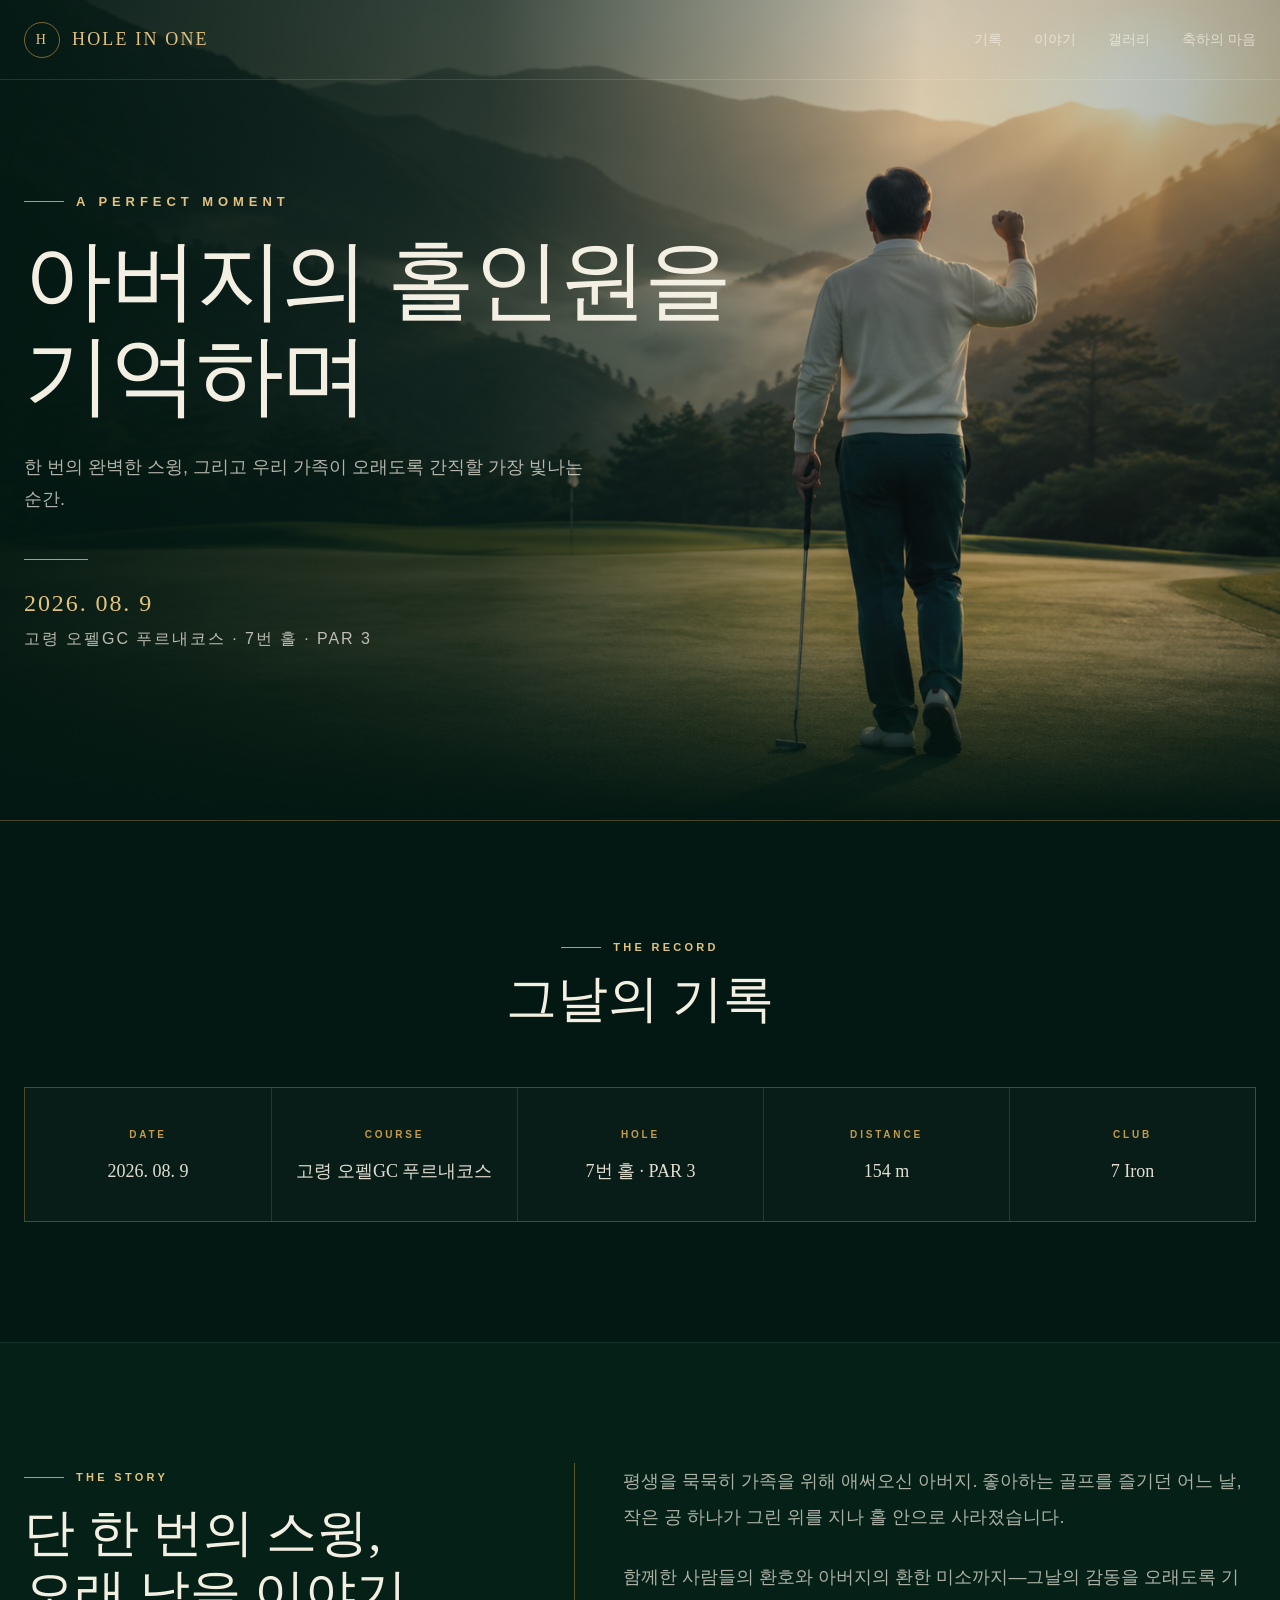
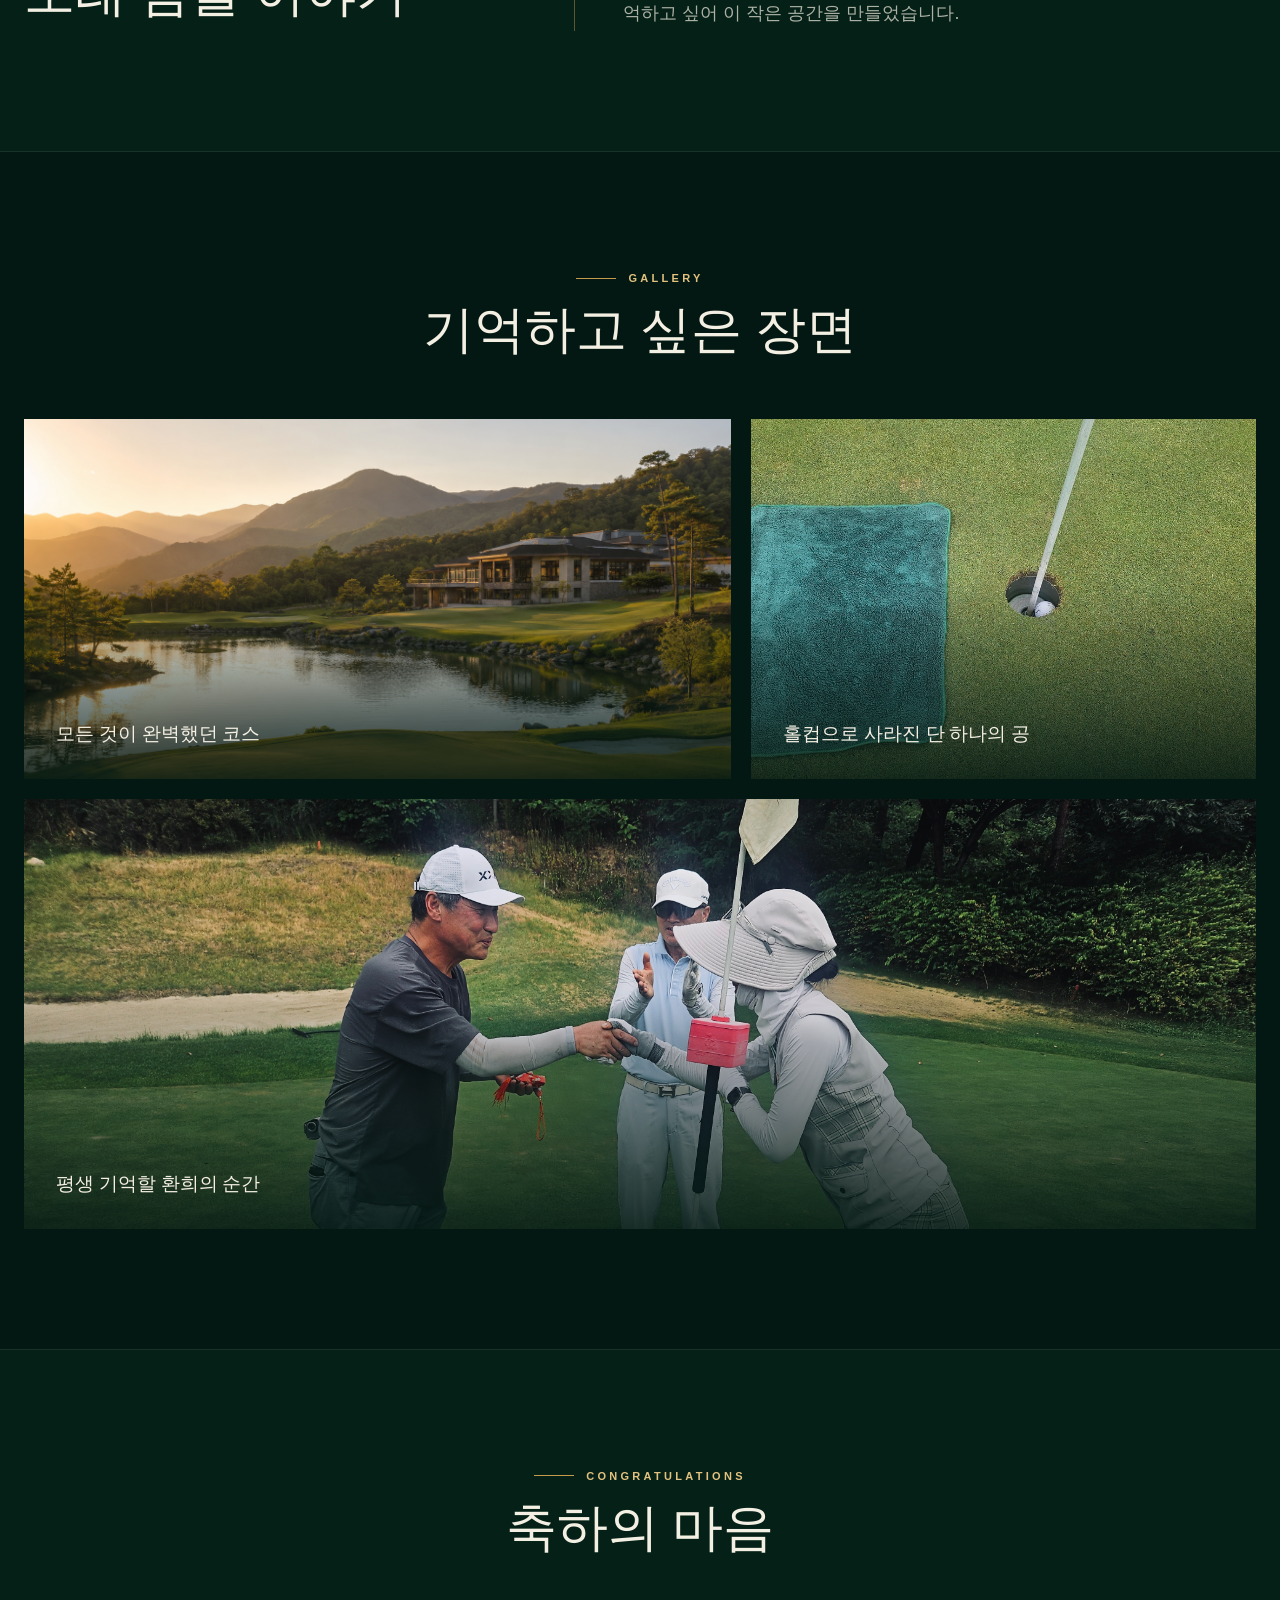
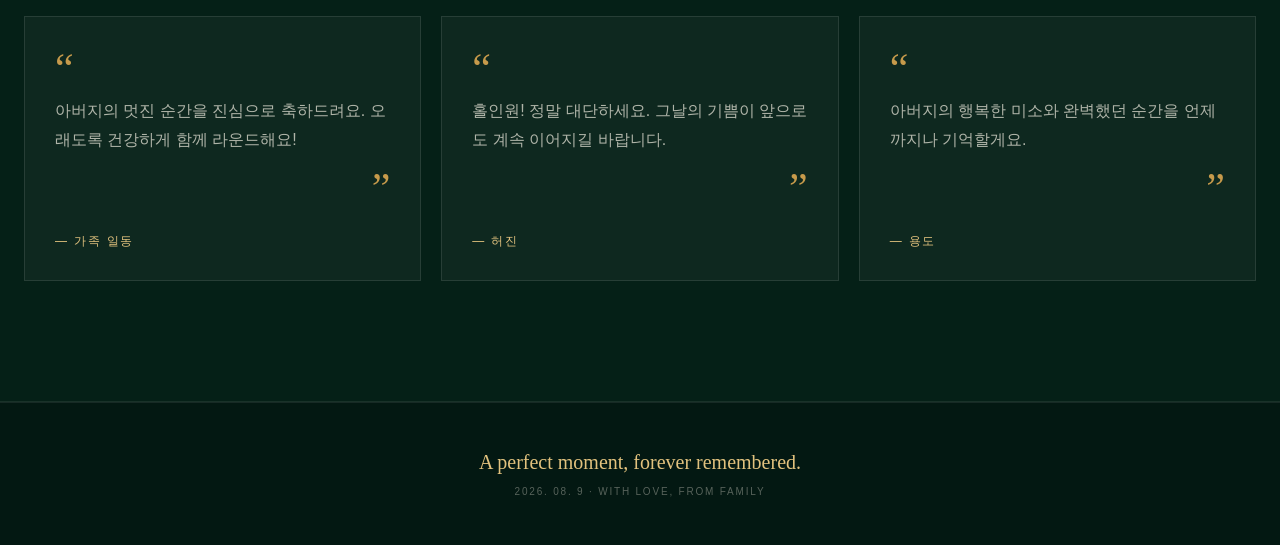
==== index.template.html @ 6925eefb "chore: add index template, deploy script, and versioned assets handling" ====
<!doctype html>
<html lang="ko">
  <head>
    <meta charset="UTF-8" />
    <meta name="viewport" content="width=device-width, initial-scale=1" />
    <meta name="description" content="평생 기억할 아버지의 홀인원, 그 완벽한 순간을 기록합니다." />
    <meta name="theme-color" content="#031812" />
    <title>아버지의 홀인원 기념관</title>
    <!-- Social preview / favicon -->
    <link rel="icon" href="/favicon.ico" />
    <link rel="icon" type="image/png" href="/images/hero/hole-in-one-hero.png" />
    <link rel="apple-touch-icon" href="/images/hero/hole-in-one-hero.png" />
    <link rel="canonical" href="https://yongdokim5083.github.io/fathers-hole-in-one-static/" />
    <meta property="og:title" content="아버지의 홀인원 기념관" />
    <meta property="og:description" content="평생 기억할 아버지의 홀인원, 그 완벽한 순간을 기록합니다." />
    <meta property="og:type" content="website" />
    <meta property="og:url" content="https://yongdokim5083.github.io/fathers-hole-in-one-static/" />
    <meta property="og:image" content="https://yongdokim5083.github.io/fathers-hole-in-one-static/images/hero/hole-in-one-hero.png" />
    <meta name="twitter:card" content="summary_large_image" />
    <meta name="twitter:title" content="아버지의 홀인원 기념관" />
    <meta name="twitter:description" content="평생 기억할 아버지의 홀인원, 그 완벽한 순간을 기록합니다." />
    <meta name="twitter:image" content="https://yongdokim5083.github.io/fathers-hole-in-one-static/images/hero/hole-in-one-hero.png" />
    <link rel="stylesheet" href="./css/style.css?v=__VERSION__" />
  </head>
  <body>
    <main>
      <section id="home" class="hero">
        <div class="hero__image" aria-hidden="true"></div>
        <div class="hero__shade" aria-hidden="true"></div>
        <header class="site-header">
          <a class="brand" href="#home" aria-label="처음으로"><span class="brand__mark">H</span><span>HOLE IN ONE</span></a>
          <nav aria-label="주요 메뉴">
            <a href="#record">기록</a><a href="#story">이야기</a><a href="#gallery">갤러리</a><a href="#messages">축하의 마음</a>
          </nav>
        </header>
        <div class="hero__content shell">
          <div class="hero__copy">
            <p class="overline"><span></span>A perfect moment</p>
            <h1 data-content="hero.title"></h1>
            <p class="hero__subtitle" data-content="hero.subtitle"></p>
            <div class="gold-line"></div>
            <p class="hero__date" data-content="event.date"></p>
            <p class="hero__place"><span data-content="event.club"></span> · <span data-content="event.course"></span></p>
          </div>
        </div>
      </section>

      <section id="record" class="section shell">
        <div class="section-title"><p class="eyebrow">The record</p><h2>그날의 기록</h2></div>
        <div id="record-grid" class="record-grid"></div>
      </section>

      <section id="story" class="section section--tinted">
        <div class="shell story-grid">
          <div><p class="eyebrow eyebrow--left">The story</p><h2>단 한 번의 스윙,<br />오래 남을 이야기</h2></div>
          <div id="story-copy" class="story-copy"></div>
        </div>
      </section>

      <section id="gallery" class="section shell">
        <div class="section-title"><p class="eyebrow">Gallery</p><h2>기억하고 싶은 장면</h2></div>
        <div id="gallery-grid" class="gallery-grid"></div>
      </section>

      <section id="messages" class="section section--tinted">
        <div class="shell">
          <div class="section-title"><p class="eyebrow">Congratulations</p><h2>축하의 마음</h2></div>
          <div id="message-grid" class="message-grid"></div>
        </div>
      </section>
    </main>

    <footer class="footer"><p>A perfect moment, forever remembered.</p><small><span data-content="event.date"></span> · WITH LOVE, FROM FAMILY</small></footer>

    <div id="image-modal" class="modal" role="dialog" aria-modal="true" aria-label="사진 크게 보기" aria-hidden="true">
      <button class="modal__backdrop" type="button" aria-label="사진 닫기"></button>
      <div class="modal__panel">
        <button id="modal-close" class="modal__close" type="button" aria-label="사진 닫기">×</button>
        <img id="modal-image" src="" alt="" />
        <p id="modal-caption"></p>
      </div>
    </div>
    <script>window.SITE_VERSION='__VERSION__';</script>
    <script src="./js/content.js?v=__VERSION__"></script>
    <script src="./js/main.js?v=__VERSION__"></script>
  </body>
</html>
---- css/style.css ----
:root {
  --forest-950:#031812; --forest-900:#08251c; --gold:#c69a4b; --gold-light:#e2c27e; --ivory:#f4efe3;
  --serif:Georgia,"Times New Roman","Noto Serif KR",serif; --sans:Arial,"Pretendard","Noto Sans KR",sans-serif;
}
*{box-sizing:border-box} html{scroll-behavior:smooth} body{margin:0;background:var(--forest-950);color:var(--ivory);font-family:var(--sans)}
a{color:inherit;text-decoration:none} img{display:block;max-width:100%} ::selection{background:var(--gold);color:var(--forest-950)}
.shell{width:min(calc(100% - 48px),1280px);margin-inline:auto}.hero{position:relative;min-height:820px;border-bottom:1px solid rgba(198,154,75,.35);overflow:hidden}
.hero__image{position:absolute;inset:0;background:url('../images/hero/hole-in-one-hero.png') 62% center/cover no-repeat}
.hero__shade{position:absolute;inset:0;background:linear-gradient(90deg,rgba(3,24,18,.94),rgba(3,24,18,.74) 38%,rgba(3,24,18,.14) 72%,rgba(3,24,18,.34)),linear-gradient(0deg,var(--forest-950),transparent 24%)}
.site-header{position:absolute;z-index:2;inset:0 0 auto;display:flex;align-items:center;justify-content:space-between;height:80px;padding:0 max(24px,calc((100vw - 1280px)/2));border-bottom:1px solid rgba(255,255,255,.12)}
.brand{display:flex;align-items:center;gap:12px;color:var(--gold-light);font:18px var(--serif);letter-spacing:.12em}.brand__mark{display:grid;place-items:center;width:36px;height:36px;border:1px solid rgba(198,154,75,.6);border-radius:50%;font-size:14px}
nav{display:flex;gap:32px;font-size:14px;color:rgba(244,239,227,.72)}nav a{transition:color .2s}nav a:hover{color:var(--gold-light)}
.hero__content{position:relative;display:flex;align-items:center;min-height:820px;padding-top:120px;padding-bottom:80px}.hero__copy{max-width:760px;animation:rise .9s ease-out both}
.overline{display:flex;align-items:center;gap:12px;margin:0 0 24px;color:var(--gold-light);font-size:13px;font-weight:700;letter-spacing:.38em;text-transform:uppercase}.overline span{width:40px;height:1px;background:var(--gold)}
h1,h2{margin:0;font-family:var(--serif);font-weight:500}h1{max-width:760px;font-size:clamp(50px,7vw,88px);line-height:1.08;letter-spacing:-.025em}h2{font-size:clamp(38px,4vw,52px);line-height:1.18}
.hero__subtitle{max-width:580px;margin:28px 0 0;color:rgba(244,239,227,.72);font-size:18px;line-height:1.8}.gold-line{width:64px;height:1px;margin-top:44px;background:var(--gold)}
.hero__date{margin:30px 0 0;color:var(--gold-light);font:24px var(--serif);letter-spacing:.08em}.hero__place{margin-top:12px;color:rgba(244,239,227,.75);letter-spacing:.12em}
.section{padding-block:120px;scroll-margin-top:40px}.section--tinted{border-block:1px solid rgba(255,255,255,.08);background:rgba(8,37,28,.6)}.section-title{text-align:center;margin-bottom:58px}.section-title h2{margin-top:16px}
.eyebrow{display:flex;align-items:center;justify-content:center;gap:12px;margin:0;color:var(--gold-light);font-size:11px;font-weight:700;letter-spacing:.3em;text-transform:uppercase}.eyebrow::before{content:"";width:40px;height:1px;background:var(--gold)}.eyebrow--left{justify-content:flex-start}
.record-grid{display:grid;grid-template-columns:repeat(5,1fr);border:1px solid rgba(198,154,75,.35);background:rgba(255,255,255,.025)}.record{padding:36px 20px;text-align:center}.record+.record{border-left:1px solid rgba(198,154,75,.2)}.record small{color:var(--gold);font-size:10px;font-weight:700;letter-spacing:.28em;text-transform:uppercase}.record p{margin:16px 0 0;color:rgba(244,239,227,.92);font:18px/1.5 var(--serif)}
.story-grid{display:grid;grid-template-columns:.8fr 1.2fr;align-items:center;gap:96px}.story-grid h2{margin-top:20px}.story-copy{border-left:1px solid rgba(198,154,75,.45);padding-left:48px}.story-copy p{max-width:720px;margin:0 0 24px;color:rgba(244,239,227,.7);font-size:18px;line-height:2}.story-copy p:last-child{margin-bottom:0}
.gallery-grid{display:grid;grid-template-columns:7fr 5fr;gap:20px}.gallery-item{position:relative;overflow:hidden;min-height:360px;padding:0;border:0;background:var(--forest-900);color:var(--ivory);cursor:zoom-in;text-align:left}.gallery-item:last-child{grid-column:1/-1;min-height:430px}.gallery-item img{width:100%;height:100%;position:absolute;inset:0;object-fit:cover;transition:transform .7s}.gallery-item:hover img,.gallery-item:focus-visible img{transform:scale(1.025)}.gallery-item::after{content:"";position:absolute;inset:0;background:linear-gradient(0deg,rgba(3,24,18,.86),transparent 55%)}.gallery-item span{position:absolute;z-index:1;inset:auto 0 0;padding:32px;font:19px var(--serif)}.gallery-item:focus-visible{outline:2px solid var(--gold-light);outline-offset:4px}
.message-grid{display:grid;grid-template-columns:repeat(3,1fr);gap:20px}
.message{margin:0;padding:30px;border:1px solid rgba(255,255,255,.1);background:rgba(255,255,255,.035)}
.message::before{content:'“';display:block;color:var(--gold);font:42px/1 var(--serif)}
.message p{min-height:96px;margin:8px 0 0;color:rgba(244,239,227,.7);line-height:1.8}
.message p::after{content:'”';display:block;color:var(--gold);font:42px/1 var(--serif);margin-top:12px;text-align:right}
.message footer{margin-top:24px;color:var(--gold-light);font-size:12px;letter-spacing:.15em}
.note{text-align:center;margin:30px 0 0;color:rgba(244,239,227,.4);font-size:12px}
.note code{font-family:monospace}
.footer{padding:48px 24px;text-align:center;border-top:1px solid rgba(255,255,255,.08)}.footer p{margin:0;color:var(--gold-light);font:20px var(--serif)}.footer small{display:block;margin-top:12px;color:rgba(244,239,227,.35);font-size:10px;letter-spacing:.18em}
.modal{position:fixed;z-index:100;inset:0;display:grid;place-items:center;padding:24px;visibility:hidden;opacity:0;transition:opacity .25s,visibility .25s}.modal.is-open{visibility:visible;opacity:1}.modal__backdrop{position:absolute;inset:0;width:100%;height:100%;border:0;background:rgba(1,10,7,.92);cursor:zoom-out}.modal__panel{position:relative;z-index:1;display:flex;flex-direction:column;align-items:center;max-width:min(1100px,94vw);max-height:92vh}.modal__panel img{display:block;max-width:100%;max-height:82vh;object-fit:contain;box-shadow:0 24px 80px rgba(0,0,0,.55)}.modal__panel p{margin:16px 0 0;color:rgba(244,239,227,.8);font:18px var(--serif);text-align:center}.modal__close{position:absolute;z-index:2;top:-18px;right:-18px;display:grid;place-items:center;width:44px;height:44px;border:1px solid rgba(226,194,126,.65);border-radius:50%;background:var(--forest-950);color:var(--ivory);font-size:30px;line-height:1;cursor:pointer}.modal__close:hover,.modal__close:focus-visible{background:var(--gold);color:var(--forest-950)}body.modal-open{overflow:hidden}
@keyframes rise{from{opacity:0;transform:translateY(20px)}to{opacity:1;transform:translateY(0)}}
@media(max-width:850px){.brand>span:last-child{display:none}nav{gap:18px;font-size:12px}.hero,.hero__content{min-height:740px}.hero__image{background-position:68% center}.record-grid{grid-template-columns:repeat(2,1fr)}.record+.record{border-left:0}.record:nth-child(even){border-left:1px solid rgba(198,154,75,.2)}.record:nth-child(n+3){border-top:1px solid rgba(198,154,75,.2)}.story-grid{grid-template-columns:1fr;gap:44px}.story-copy{padding-left:28px}.gallery-grid{grid-template-columns:1fr}.gallery-item:last-child{grid-column:auto}.message-grid{grid-template-columns:1fr}}
@media(max-width:560px){.shell{width:min(calc(100% - 32px),1280px)}.site-header{height:72px;padding-inline:16px}nav{gap:12px;font-size:11px}nav a:last-child{display:none}.hero__shade{background:linear-gradient(90deg,rgba(3,24,18,.92),rgba(3,24,18,.55)),linear-gradient(0deg,var(--forest-950),transparent 30%)}h1{font-size:48px}.hero__subtitle{font-size:16px}.section{padding-block:88px}.record-grid{grid-template-columns:1fr}.record:nth-child(even){border-left:0}.record+.record{border-top:1px solid rgba(198,154,75,.2)}.gallery-item,.gallery-item:last-child{min-height:320px}.modal{padding:14px}.modal__close{top:10px;right:10px;width:40px;height:40px;background:rgba(3,24,18,.85)}.modal__panel p{font-size:16px}}
@media(prefers-reduced-motion:reduce){html{scroll-behavior:auto}.hero__copy{animation:none}.gallery-item img{transition:none}}
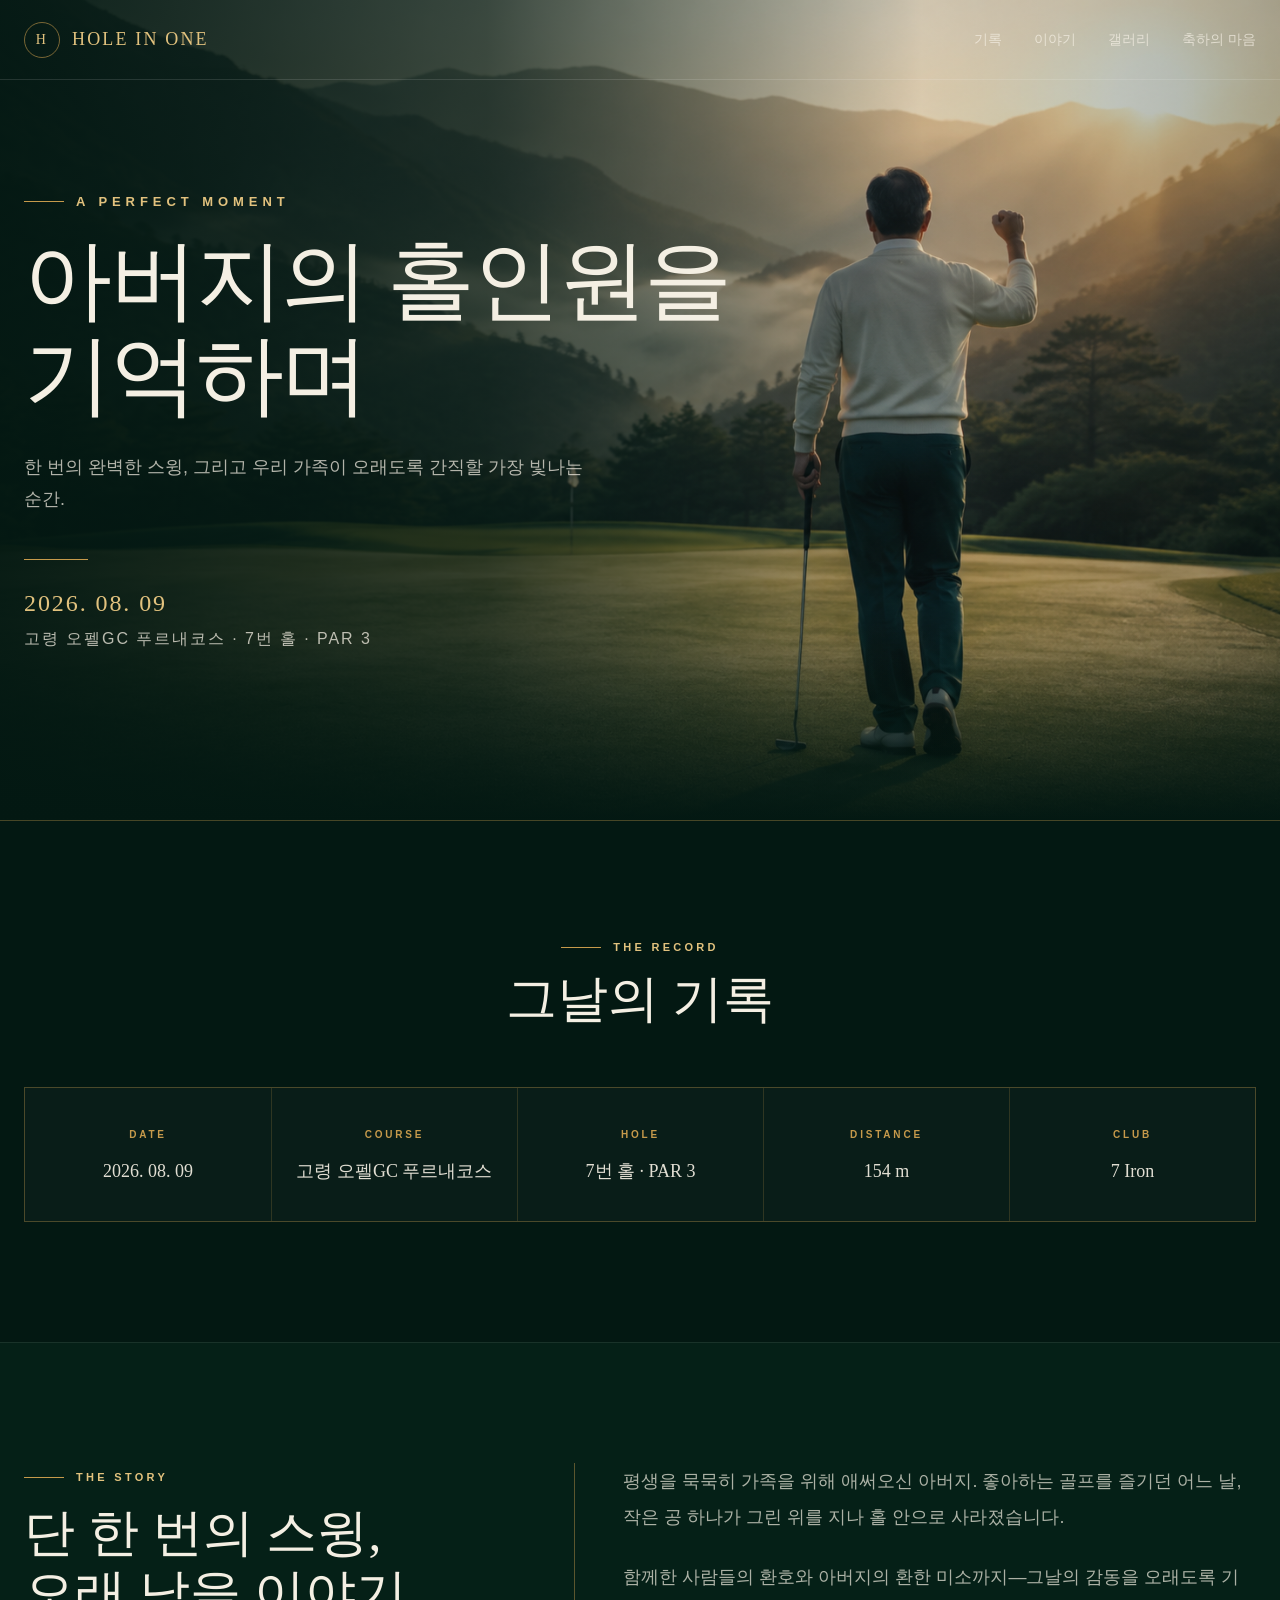
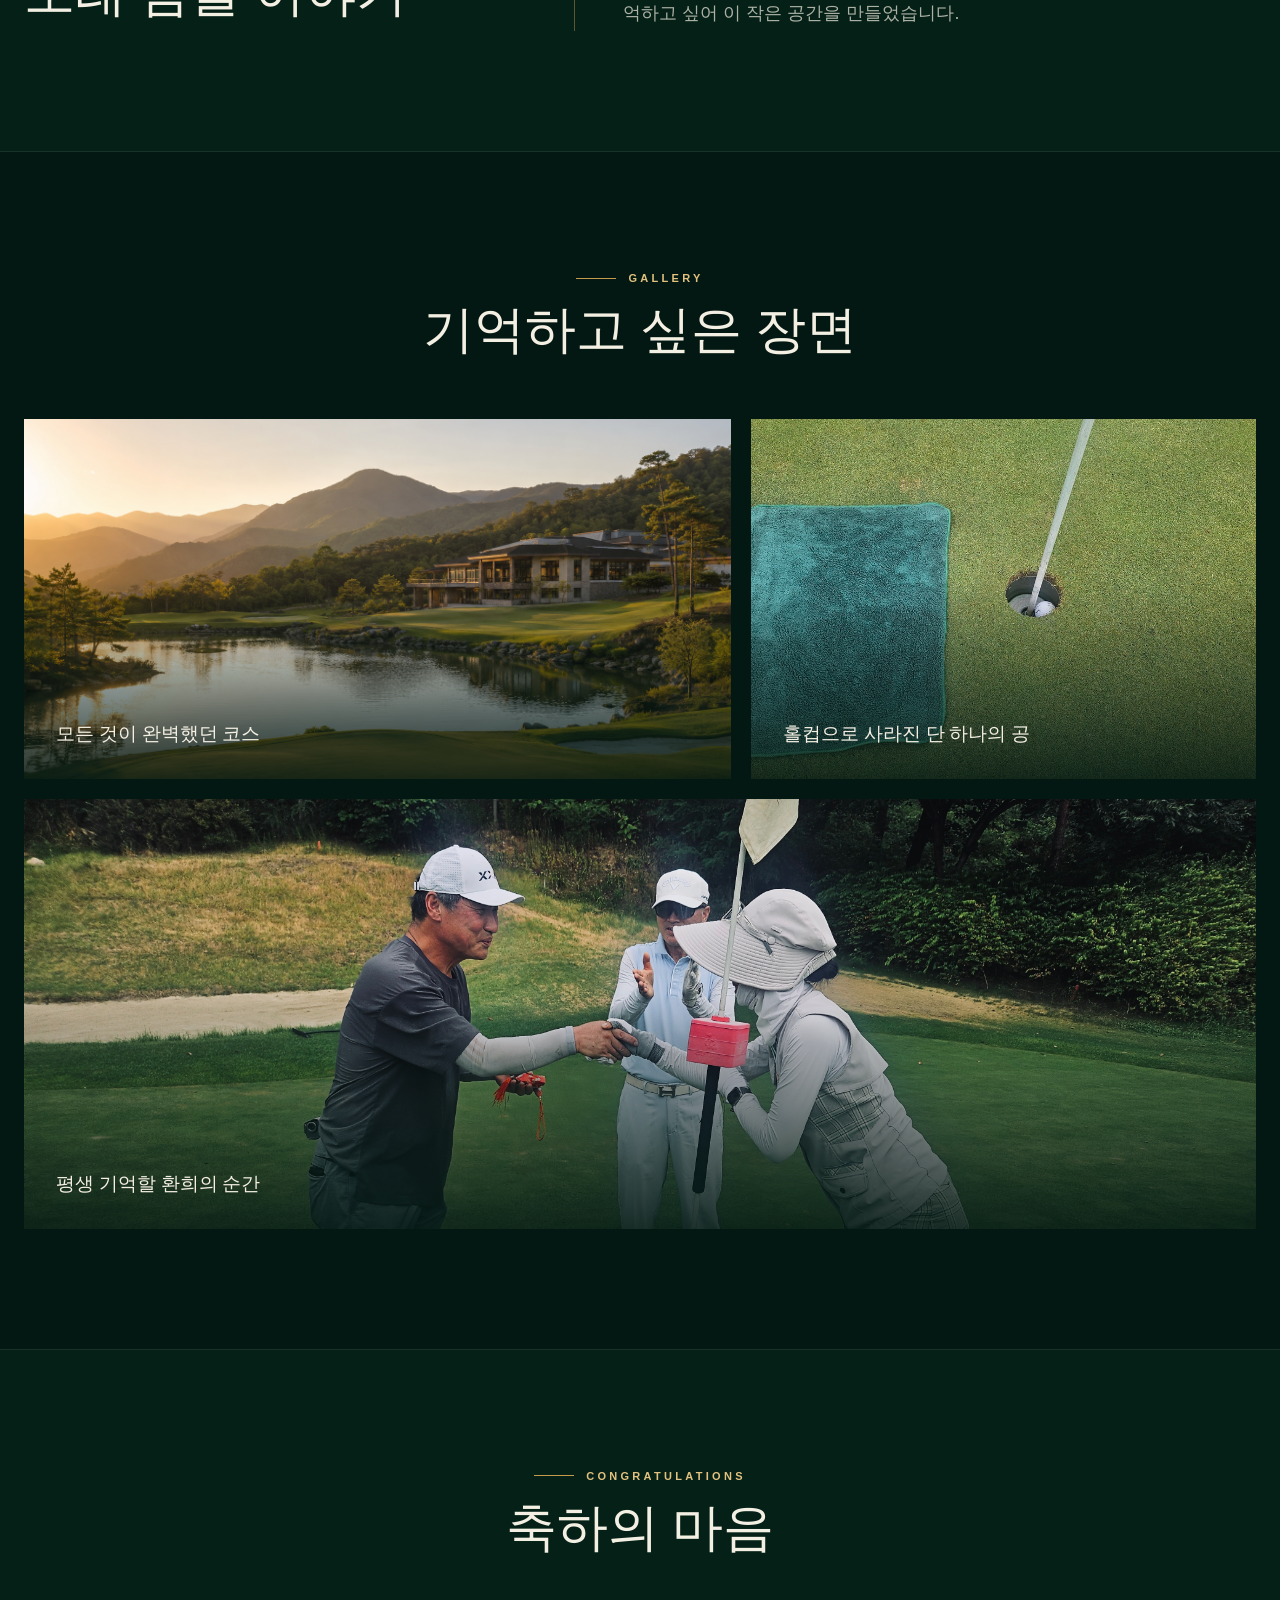
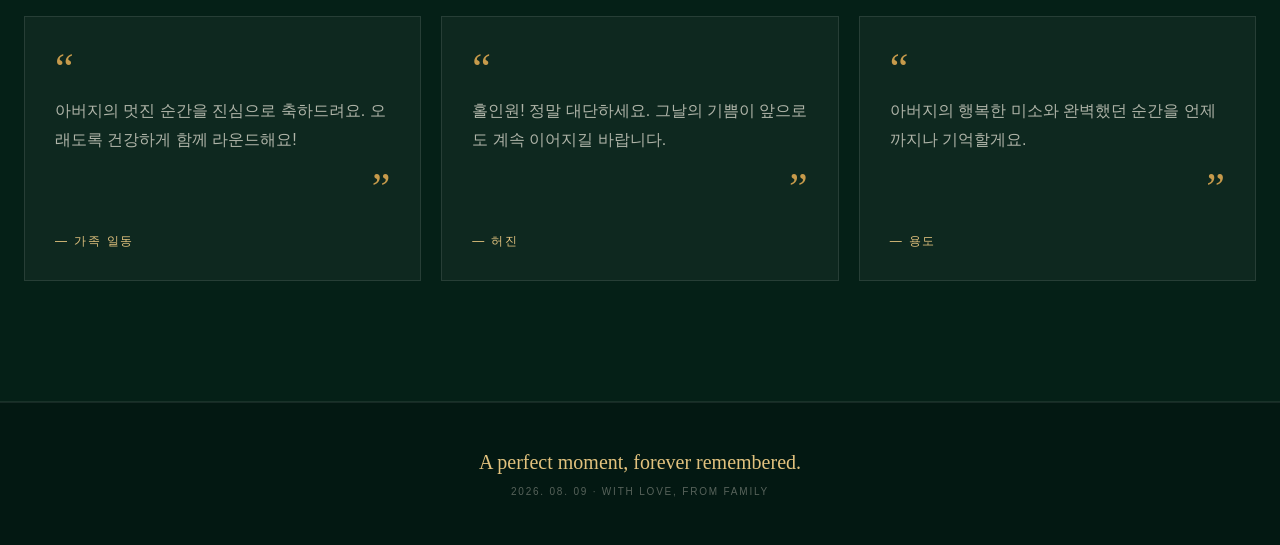
==== commit 1927bb71: "chore: finalize cache-busting and deploy automation" ====
--- a/index.template.html
+++ b/index.template.html
@@ -7,19 +7,19 @@
     <meta name="theme-color" content="#031812" />
     <title>아버지의 홀인원 기념관</title>
     <!-- Social preview / favicon -->
-    <link rel="icon" href="/favicon.ico" />
-    <link rel="icon" type="image/png" href="/images/hero/hole-in-one-hero.png" />
-    <link rel="apple-touch-icon" href="/images/hero/hole-in-one-hero.png" />
+    <link rel="icon" href="/favicon.ico?v=__VERSION__" />
+    <link rel="icon" type="image/png" href="/images/hero/hole-in-one-hero.png?v=__VERSION__" />
+    <link rel="apple-touch-icon" href="/images/hero/hole-in-one-hero.png?v=__VERSION__" />
     <link rel="canonical" href="https://yongdokim5083.github.io/fathers-hole-in-one-static/" />
     <meta property="og:title" content="아버지의 홀인원 기념관" />
     <meta property="og:description" content="평생 기억할 아버지의 홀인원, 그 완벽한 순간을 기록합니다." />
     <meta property="og:type" content="website" />
     <meta property="og:url" content="https://yongdokim5083.github.io/fathers-hole-in-one-static/" />
-    <meta property="og:image" content="https://yongdokim5083.github.io/fathers-hole-in-one-static/images/hero/hole-in-one-hero.png" />
+    <meta property="og:image" content="https://yongdokim5083.github.io/fathers-hole-in-one-static/images/hero/hole-in-one-hero.png?v=__VERSION__" />
     <meta name="twitter:card" content="summary_large_image" />
     <meta name="twitter:title" content="아버지의 홀인원 기념관" />
     <meta name="twitter:description" content="평생 기억할 아버지의 홀인원, 그 완벽한 순간을 기록합니다." />
-    <meta name="twitter:image" content="https://yongdokim5083.github.io/fathers-hole-in-one-static/images/hero/hole-in-one-hero.png" />
+    <meta name="twitter:image" content="https://yongdokim5083.github.io/fathers-hole-in-one-static/images/hero/hole-in-one-hero.png?v=__VERSION__" />
     <link rel="stylesheet" href="./css/style.css?v=__VERSION__" />
   </head>
   <body>
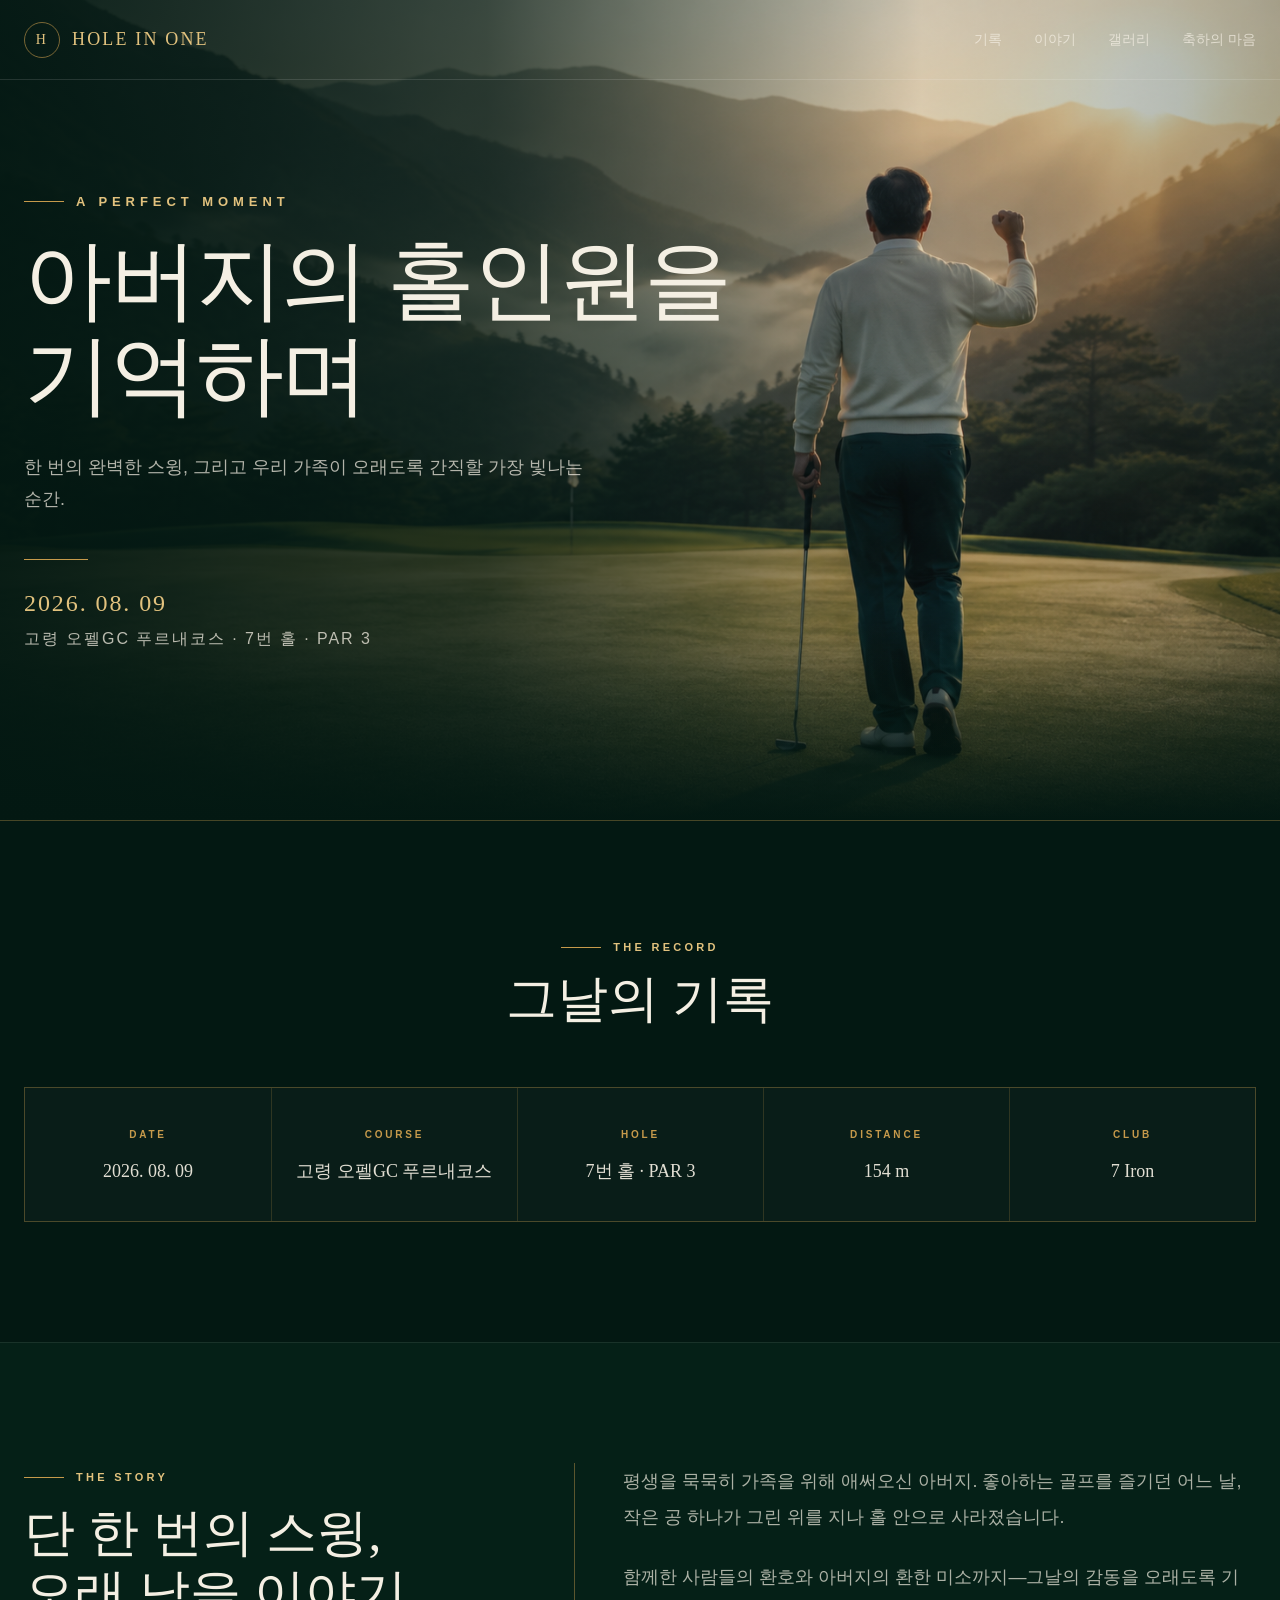
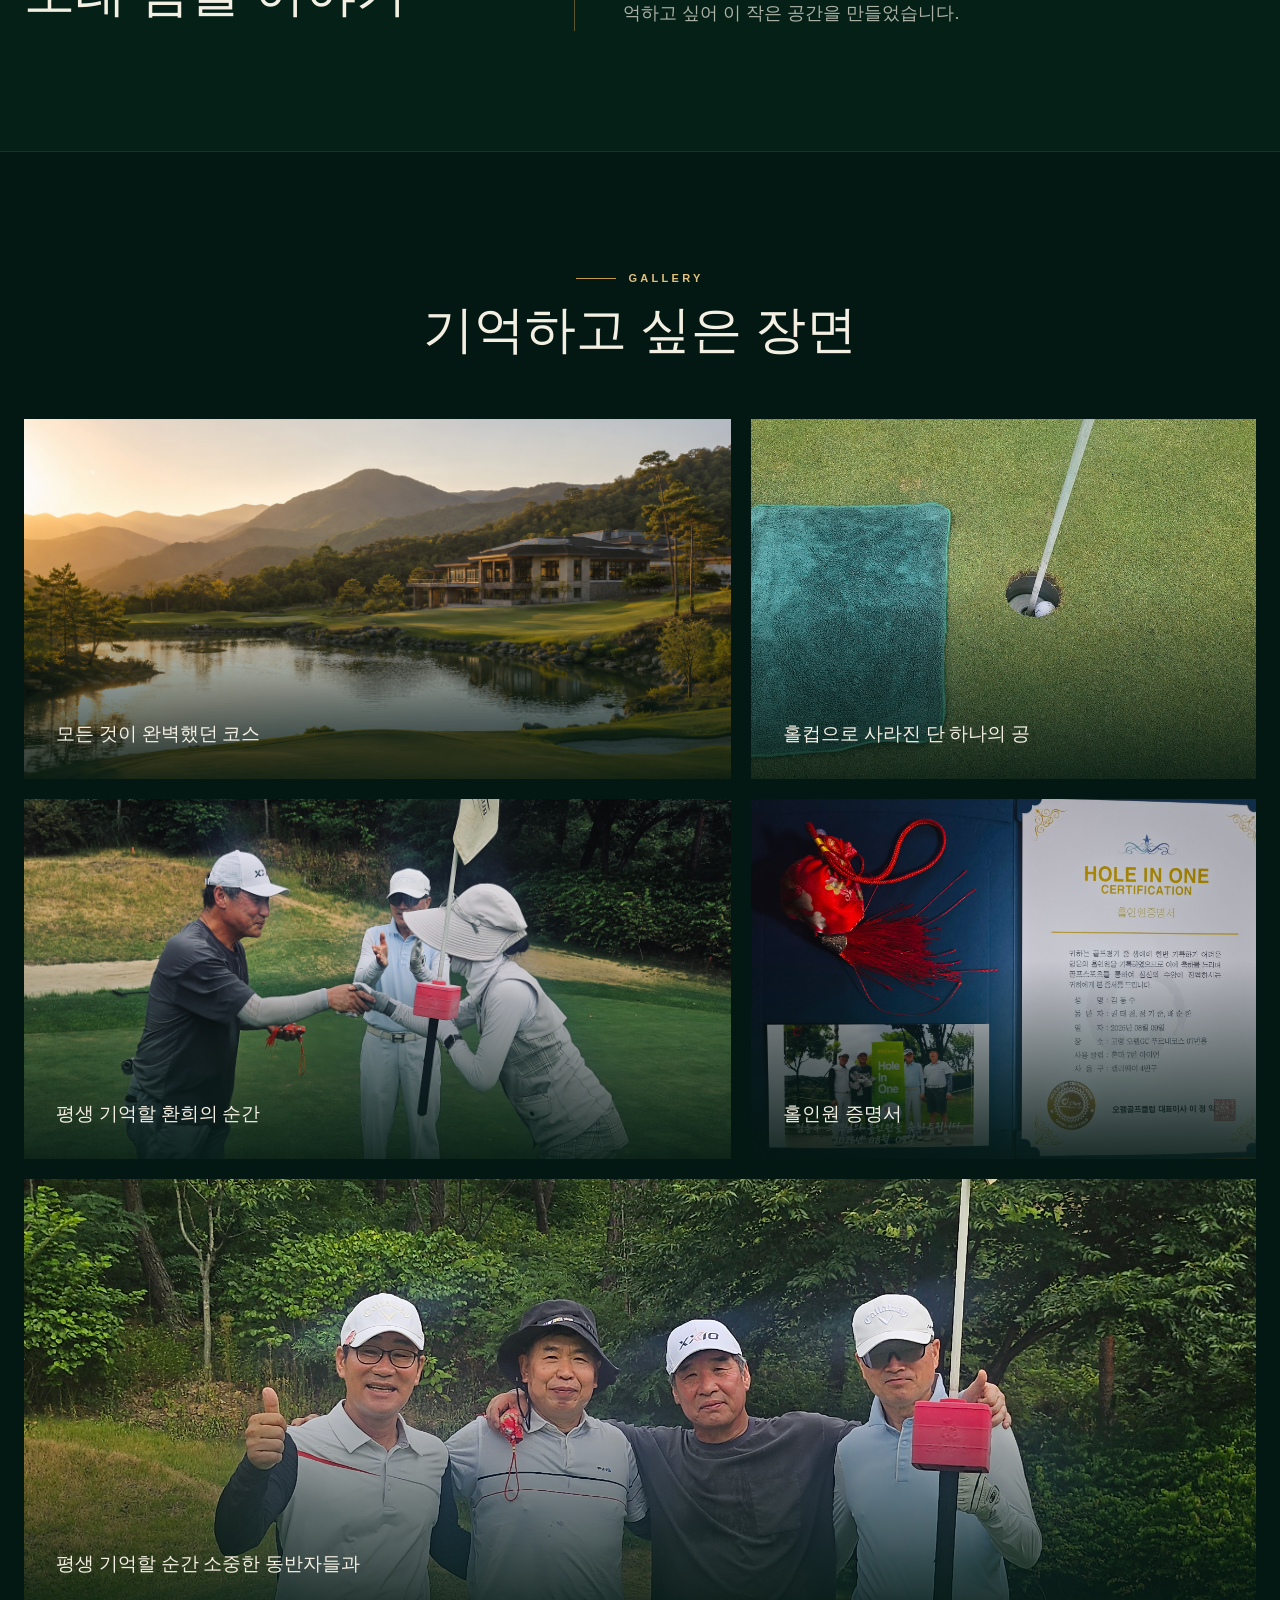
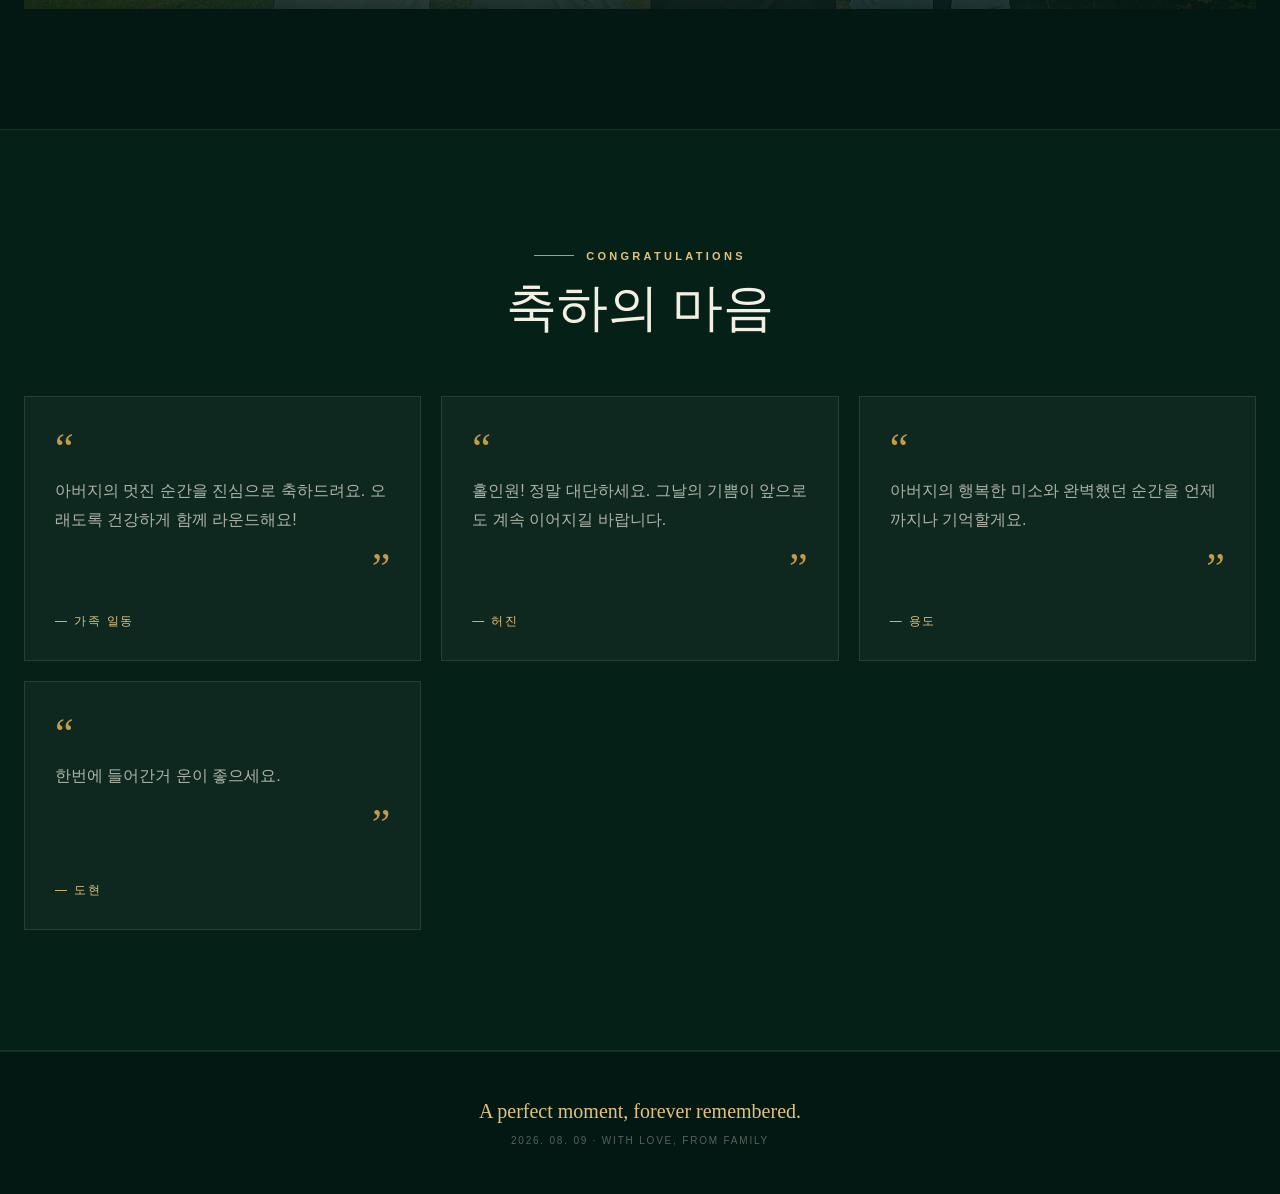
==== commit 1b5034fc: "fix: repair deployment workflow and sync templates" ====
--- a/index.template.html
+++ b/index.template.html
@@ -66,6 +66,18 @@
         <div class="shell">
           <div class="section-title"><p class="eyebrow">Congratulations</p><h2>축하의 마음</h2></div>
           <div id="message-grid" class="message-grid"></div>
+          <!--
+          <form id="message-form" class="message-form" aria-label="축하 메시지 등록" hidden>
+            <label for="message-name">이름</label>
+            <input id="message-name" name="name" type="text" placeholder="이름을 입력하세요" required />
+            <label for="message-text">메시지</label>
+            <textarea id="message-text" name="text" rows="3" placeholder="축하의 말을 남겨주세요" required></textarea>
+            <div class="message-form__actions">
+              <button type="submit" class="button">보내기</button>
+            </div>
+            <p id="message-status" class="message-status" aria-live="polite"></p>
+          </form>
+          -->
         </div>
       </section>
     </main>
@@ -80,6 +92,18 @@
         <p id="modal-caption"></p>
       </div>
     </div>
+    <div id="quick-menu" class="quick-menu">
+      <button id="quick-menu-toggle" class="quick-menu__toggle" type="button" aria-label="퀵메뉴 열기" aria-expanded="false" aria-controls="quick-menu-panel">
+        <span class="quick-menu__toggle-icon" aria-hidden="true"><i></i><i></i><i></i></span>
+      </button>
+      <nav id="quick-menu-panel" class="quick-menu__panel" aria-label="퀵 메뉴">
+        <a class="quick-menu__item" href="#home" style="--x:-111px;--y:-18px;--r:9deg">처음으로</a>
+        <a class="quick-menu__item" href="#record" style="--x:-100px;--y:-51px;--r:27deg">기록</a>
+        <a class="quick-menu__item" href="#story" style="--x:-79px;--y:-79px;--r:45deg">이야기</a>
+        <a class="quick-menu__item" href="#gallery" style="--x:-51px;--y:-100px;--r:63deg">갤러리</a>
+        <a class="quick-menu__item" href="#messages" style="--x:-18px;--y:-111px;--r:81deg">축하의 마음</a>
+      </nav>
+    </div>
     <script>window.SITE_VERSION='__VERSION__';</script>
     <script src="./js/content.js?v=__VERSION__"></script>
     <script src="./js/main.js?v=__VERSION__"></script>
--- a/css/style.css
+++ b/css/style.css
@@ -5,7 +5,7 @@
 *{box-sizing:border-box} html{scroll-behavior:smooth} body{margin:0;background:var(--forest-950);color:var(--ivory);font-family:var(--sans)}
 a{color:inherit;text-decoration:none} img{display:block;max-width:100%} ::selection{background:var(--gold);color:var(--forest-950)}
 .shell{width:min(calc(100% - 48px),1280px);margin-inline:auto}.hero{position:relative;min-height:820px;border-bottom:1px solid rgba(198,154,75,.35);overflow:hidden}
-.hero__image{position:absolute;inset:0;background:url('../images/hero/hole-in-one-hero.png') 62% center/cover no-repeat}
+.hero__image{position:absolute;inset:0;background:url('../images/hero/hole-in-one-hero.png?v=1927bb7') 62% center/cover no-repeat}
 .hero__shade{position:absolute;inset:0;background:linear-gradient(90deg,rgba(3,24,18,.94),rgba(3,24,18,.74) 38%,rgba(3,24,18,.14) 72%,rgba(3,24,18,.34)),linear-gradient(0deg,var(--forest-950),transparent 24%)}
 .site-header{position:absolute;z-index:2;inset:0 0 auto;display:flex;align-items:center;justify-content:space-between;height:80px;padding:0 max(24px,calc((100vw - 1280px)/2));border-bottom:1px solid rgba(255,255,255,.12)}
 .brand{display:flex;align-items:center;gap:12px;color:var(--gold-light);font:18px var(--serif);letter-spacing:.12em}.brand__mark{display:grid;place-items:center;width:36px;height:36px;border:1px solid rgba(198,154,75,.6);border-radius:50%;font-size:14px}
@@ -20,17 +20,41 @@
 .record-grid{display:grid;grid-template-columns:repeat(5,1fr);border:1px solid rgba(198,154,75,.35);background:rgba(255,255,255,.025)}.record{padding:36px 20px;text-align:center}.record+.record{border-left:1px solid rgba(198,154,75,.2)}.record small{color:var(--gold);font-size:10px;font-weight:700;letter-spacing:.28em;text-transform:uppercase}.record p{margin:16px 0 0;color:rgba(244,239,227,.92);font:18px/1.5 var(--serif)}
 .story-grid{display:grid;grid-template-columns:.8fr 1.2fr;align-items:center;gap:96px}.story-grid h2{margin-top:20px}.story-copy{border-left:1px solid rgba(198,154,75,.45);padding-left:48px}.story-copy p{max-width:720px;margin:0 0 24px;color:rgba(244,239,227,.7);font-size:18px;line-height:2}.story-copy p:last-child{margin-bottom:0}
 .gallery-grid{display:grid;grid-template-columns:7fr 5fr;gap:20px}.gallery-item{position:relative;overflow:hidden;min-height:360px;padding:0;border:0;background:var(--forest-900);color:var(--ivory);cursor:zoom-in;text-align:left}.gallery-item:last-child{grid-column:1/-1;min-height:430px}.gallery-item img{width:100%;height:100%;position:absolute;inset:0;object-fit:cover;transition:transform .7s}.gallery-item:hover img,.gallery-item:focus-visible img{transform:scale(1.025)}.gallery-item::after{content:"";position:absolute;inset:0;background:linear-gradient(0deg,rgba(3,24,18,.86),transparent 55%)}.gallery-item span{position:absolute;z-index:1;inset:auto 0 0;padding:32px;font:19px var(--serif)}.gallery-item:focus-visible{outline:2px solid var(--gold-light);outline-offset:4px}
-.message-grid{display:grid;grid-template-columns:repeat(3,1fr);gap:20px}
-.message{margin:0;padding:30px;border:1px solid rgba(255,255,255,.1);background:rgba(255,255,255,.035)}
-.message::before{content:'“';display:block;color:var(--gold);font:42px/1 var(--serif)}
+.message-grid{display:grid;grid-template-columns:repeat(3,1fr);gap:20px}.message{margin:0;padding:30px;border:1px solid rgba(255,255,255,.1);background:rgba(255,255,255,.035)}.message::before{content:'“';display:block;color:var(--gold);font:42px/1 var(--serif)}
 .message p{min-height:96px;margin:8px 0 0;color:rgba(244,239,227,.7);line-height:1.8}
 .message p::after{content:'”';display:block;color:var(--gold);font:42px/1 var(--serif);margin-top:12px;text-align:right}
 .message footer{margin-top:24px;color:var(--gold-light);font-size:12px;letter-spacing:.15em}
-.note{text-align:center;margin:30px 0 0;color:rgba(244,239,227,.4);font-size:12px}
-.note code{font-family:monospace}
+.message-form{margin-top:24px;display:flex;flex-direction:column;gap:12px;max-width:720px}
+.message-form label{font-size:13px;color:rgba(244,239,227,.6)}
+.message-form input,.message-form textarea{background:rgba(255,255,255,.03);border:1px solid rgba(255,255,255,.06);color:var(--ivory);padding:10px 12px;border-radius:8px;font-size:15px}
+.message-form input:focus,.message-form textarea:focus{outline:none;box-shadow:0 0 0 4px rgba(198,154,75,.06);border-color:var(--gold-light)}
+.message-form__actions{display:flex;justify-content:flex-end}
+.message-form .button{background:var(--gold);color:var(--forest-950);border:0;padding:10px 16px;border-radius:8px;font-weight:700;cursor:pointer}
+.message-status{color:rgba(244,239,227,.7);font-size:13px;margin-top:6px}
+
+/* Quick menu (bottom-right) */
+.quick-menu{position:fixed;right:24px;bottom:24px;z-index:120;width:60px;height:60px;opacity:0;visibility:hidden;transform:translateY(10px) scale(.96);transition:opacity .22s,transform .22s,visibility .22s}
+.quick-menu.is-visible{opacity:1;visibility:visible;transform:translateY(0)}
+.quick-menu::before{content:"";position:absolute;inset:-7px;border:1px solid rgba(226,194,126,.25);border-radius:50%;opacity:0;transform:scale(.65);transition:opacity .3s,transform .45s cubic-bezier(.2,.8,.2,1)}
+.quick-menu.open::before{opacity:1;transform:scale(1)}
+.quick-menu__toggle{position:relative;z-index:2;width:60px;height:60px;padding:0;border-radius:50%;border:1px solid rgba(226,194,126,.72);background:linear-gradient(145deg,var(--gold-light),var(--gold));color:var(--forest-950);display:grid;place-items:center;cursor:pointer;box-shadow:0 10px 30px rgba(0,0,0,.32);transition:transform .35s cubic-bezier(.2,.8,.2,1),box-shadow .25s}
+.quick-menu__toggle:hover{box-shadow:0 12px 34px rgba(0,0,0,.42),0 0 0 5px rgba(198,154,75,.1)}
+.quick-menu.open .quick-menu__toggle{transform:rotate(45deg)}
+.quick-menu__toggle-icon{position:relative;width:24px;height:24px}.quick-menu__toggle-icon i{position:absolute;display:block;width:5px;height:5px;border-radius:50%;background:currentColor;transition:transform .3s}.quick-menu__toggle-icon i:nth-child(1){left:2px;top:9px}.quick-menu__toggle-icon i:nth-child(2){left:9px;top:9px}.quick-menu__toggle-icon i:nth-child(3){left:16px;top:9px}.quick-menu.open .quick-menu__toggle-icon i:nth-child(1){transform:translateX(7px) translateY(-7px)}.quick-menu.open .quick-menu__toggle-icon i:nth-child(3){transform:translateX(-7px) translateY(7px)}
+.quick-menu__panel{position:absolute;right:30px;bottom:30px;width:1px;height:1px;pointer-events:none}
+.quick-menu__panel::before{content:"";position:absolute;right:0;bottom:0;width:154px;height:154px;border:1px solid rgba(226,194,126,.52);border-radius:100% 0 0 0;background-color:var(--forest-950);background-image:repeating-conic-gradient(from 0deg at 100% 100%,transparent 0 17.65deg,rgba(226,194,126,.3) 17.65deg 18deg);box-shadow:-10px -10px 36px rgba(0,0,0,.28),inset 0 0 28px rgba(198,154,75,.07);opacity:0;transform:scale(.12);transform-origin:100% 100%;transition:opacity .2s,transform .42s cubic-bezier(.18,.89,.32,1.18)}
+.quick-menu.open .quick-menu__panel::before{opacity:1;transform:scale(1)}
+.quick-menu__item{position:absolute;z-index:1;right:0;bottom:-16px;display:grid;place-items:center;width:76px;height:32px;padding:0 6px;border:0;border-radius:999px;background:transparent;color:rgba(244,239,227,.88);font:12px/1 var(--sans);white-space:nowrap;opacity:0;transform:translateX(50%) scale(.2) rotate(16deg);transform-origin:center;transition:opacity .18s ease,transform .42s cubic-bezier(.18,.89,.32,1.25),color .2s,background .2s;pointer-events:none}
+.quick-menu.open .quick-menu__item{opacity:1;transform:translate(var(--x),var(--y)) translateX(50%) scale(1) rotate(var(--r));pointer-events:auto}
+.quick-menu.open .quick-menu__item:nth-child(2){transition-delay:40ms}.quick-menu.open .quick-menu__item:nth-child(3){transition-delay:80ms}.quick-menu.open .quick-menu__item:nth-child(4){transition-delay:120ms}.quick-menu.open .quick-menu__item:nth-child(5){transition-delay:160ms}
+.quick-menu__item:hover,.quick-menu__item:focus-visible{color:var(--forest-950);background:var(--gold-light)}
+.quick-menu__toggle:focus-visible,.quick-menu__item:focus-visible{outline:2px solid var(--gold-light);outline-offset:4px}
+
+@media(max-width:560px){.quick-menu{right:16px;bottom:16px;width:52px;height:52px}.quick-menu__toggle{width:52px;height:52px}.quick-menu__panel{right:26px;bottom:26px}.quick-menu__panel::before{width:136px;height:136px}.quick-menu__item{bottom:-15px;width:68px;height:30px;font-size:11px}.quick-menu__item:nth-child(1){--x:-99px!important;--y:-16px!important}.quick-menu__item:nth-child(2){--x:-89px!important;--y:-45px!important}.quick-menu__item:nth-child(3){--x:-71px!important;--y:-71px!important}.quick-menu__item:nth-child(4){--x:-45px!important;--y:-89px!important}.quick-menu__item:nth-child(5){--x:-16px!important;--y:-99px!important}}
+.note{text-align:center;margin:30px 0 0;color:rgba(244,239,227,.4);font-size:12px}.note code{font-family:monospace}
 .footer{padding:48px 24px;text-align:center;border-top:1px solid rgba(255,255,255,.08)}.footer p{margin:0;color:var(--gold-light);font:20px var(--serif)}.footer small{display:block;margin-top:12px;color:rgba(244,239,227,.35);font-size:10px;letter-spacing:.18em}
 .modal{position:fixed;z-index:100;inset:0;display:grid;place-items:center;padding:24px;visibility:hidden;opacity:0;transition:opacity .25s,visibility .25s}.modal.is-open{visibility:visible;opacity:1}.modal__backdrop{position:absolute;inset:0;width:100%;height:100%;border:0;background:rgba(1,10,7,.92);cursor:zoom-out}.modal__panel{position:relative;z-index:1;display:flex;flex-direction:column;align-items:center;max-width:min(1100px,94vw);max-height:92vh}.modal__panel img{display:block;max-width:100%;max-height:82vh;object-fit:contain;box-shadow:0 24px 80px rgba(0,0,0,.55)}.modal__panel p{margin:16px 0 0;color:rgba(244,239,227,.8);font:18px var(--serif);text-align:center}.modal__close{position:absolute;z-index:2;top:-18px;right:-18px;display:grid;place-items:center;width:44px;height:44px;border:1px solid rgba(226,194,126,.65);border-radius:50%;background:var(--forest-950);color:var(--ivory);font-size:30px;line-height:1;cursor:pointer}.modal__close:hover,.modal__close:focus-visible{background:var(--gold);color:var(--forest-950)}body.modal-open{overflow:hidden}
 @keyframes rise{from{opacity:0;transform:translateY(20px)}to{opacity:1;transform:translateY(0)}}
 @media(max-width:850px){.brand>span:last-child{display:none}nav{gap:18px;font-size:12px}.hero,.hero__content{min-height:740px}.hero__image{background-position:68% center}.record-grid{grid-template-columns:repeat(2,1fr)}.record+.record{border-left:0}.record:nth-child(even){border-left:1px solid rgba(198,154,75,.2)}.record:nth-child(n+3){border-top:1px solid rgba(198,154,75,.2)}.story-grid{grid-template-columns:1fr;gap:44px}.story-copy{padding-left:28px}.gallery-grid{grid-template-columns:1fr}.gallery-item:last-child{grid-column:auto}.message-grid{grid-template-columns:1fr}}
-@media(max-width:560px){.shell{width:min(calc(100% - 32px),1280px)}.site-header{height:72px;padding-inline:16px}nav{gap:12px;font-size:11px}nav a:last-child{display:none}.hero__shade{background:linear-gradient(90deg,rgba(3,24,18,.92),rgba(3,24,18,.55)),linear-gradient(0deg,var(--forest-950),transparent 30%)}h1{font-size:48px}.hero__subtitle{font-size:16px}.section{padding-block:88px}.record-grid{grid-template-columns:1fr}.record:nth-child(even){border-left:0}.record+.record{border-top:1px solid rgba(198,154,75,.2)}.gallery-item,.gallery-item:last-child{min-height:320px}.modal{padding:14px}.modal__close{top:10px;right:10px;width:40px;height:40px;background:rgba(3,24,18,.85)}.modal__panel p{font-size:16px}}
-@media(prefers-reduced-motion:reduce){html{scroll-behavior:auto}.hero__copy{animation:none}.gallery-item img{transition:none}}
+@media(max-width:560px){.shell{width:min(calc(100% - 32px),1280px)}.site-header{height:72px;padding-inline:16px}nav{gap:12px;font-size:11px}.hero__shade{background:linear-gradient(90deg,rgba(3,24,18,.92),rgba(3,24,18,.55)),linear-gradient(0deg,var(--forest-950),transparent 30%)}h1{font-size:48px}.hero__subtitle{font-size:16px}.section{padding-block:88px}.record-grid{grid-template-columns:1fr}.record:nth-child(even){border-left:0}.record+.record{border-top:1px solid rgba(198,154,75,.2)}.gallery-item,.gallery-item:last-child{min-height:320px}.modal{padding:14px}.modal__close{top:10px;right:10px;width:40px;height:40px;background:rgba(3,24,18,.85)}.modal__panel p{font-size:16px}}
+@media(prefers-reduced-motion:reduce){html{scroll-behavior:auto}.hero__copy{animation:none}.gallery-item img,.quick-menu,.quick-menu::before,.quick-menu__toggle,.quick-menu__item{transition:none}}
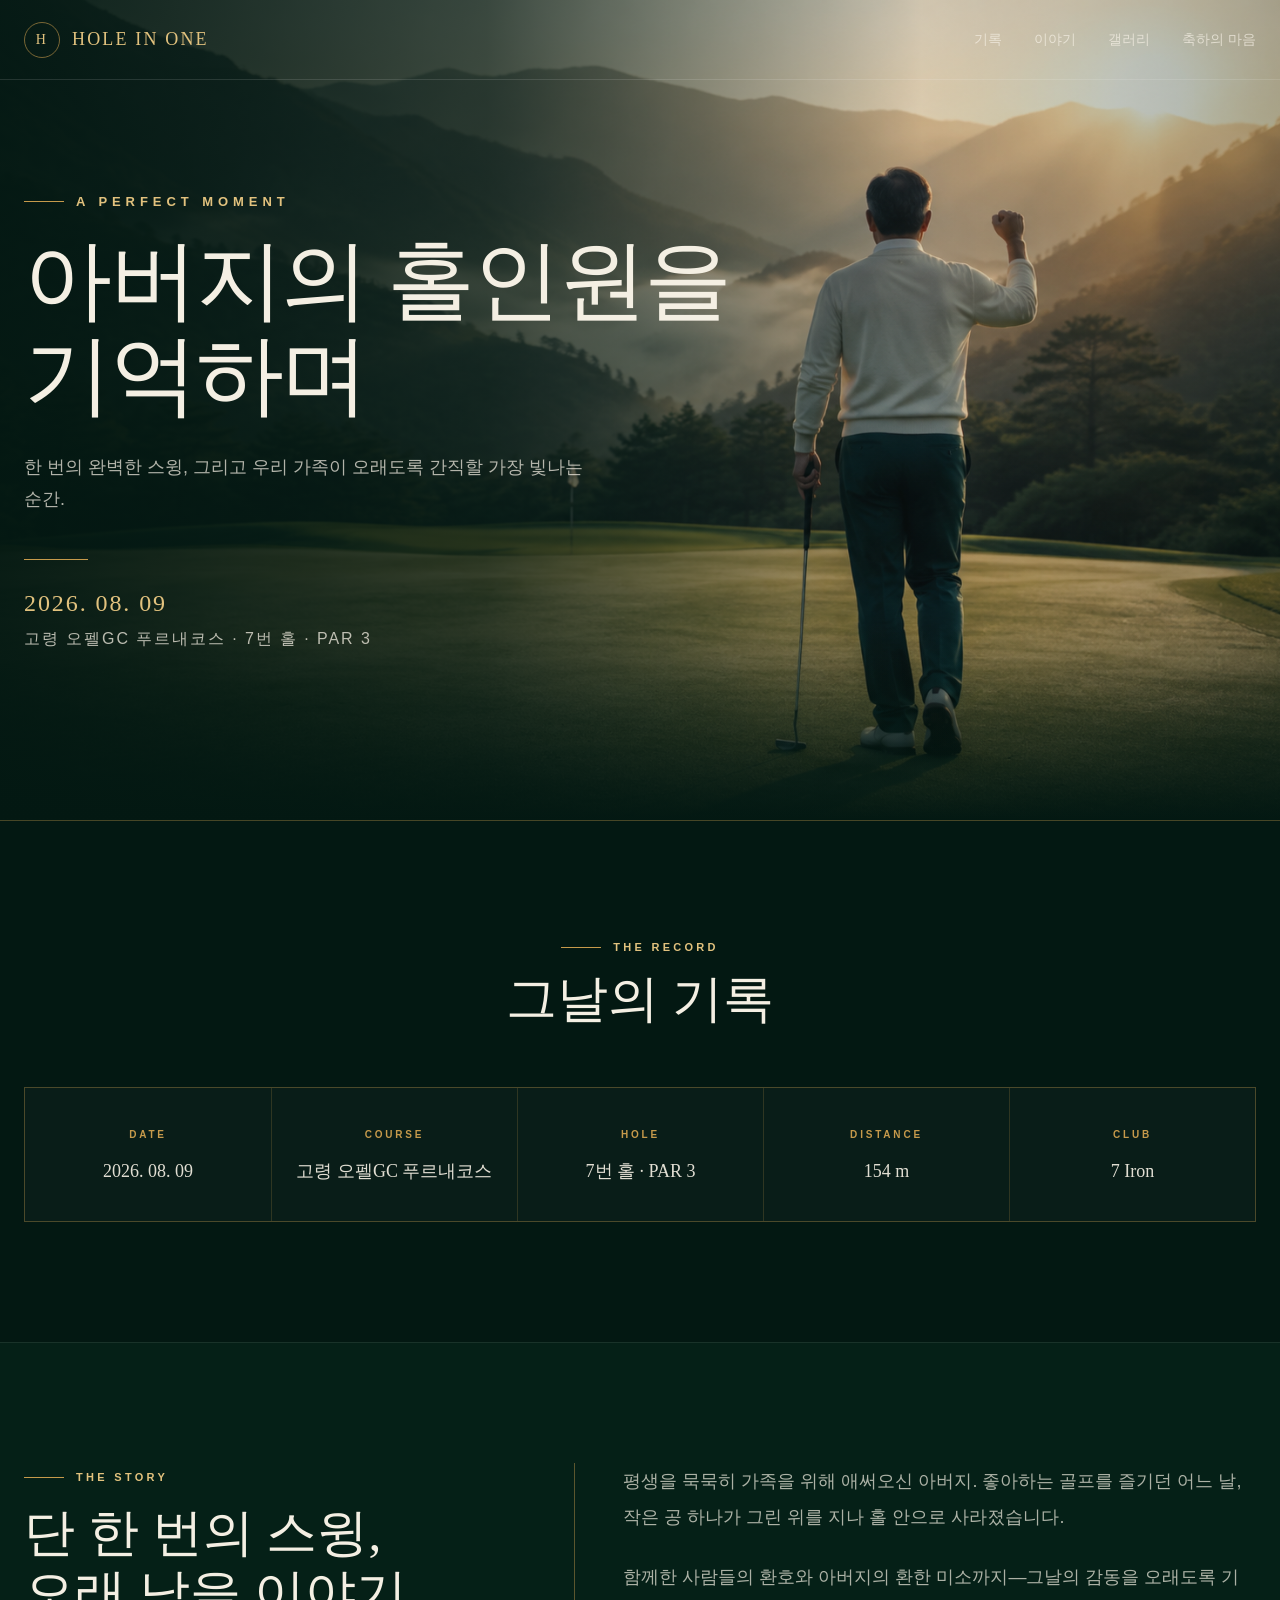
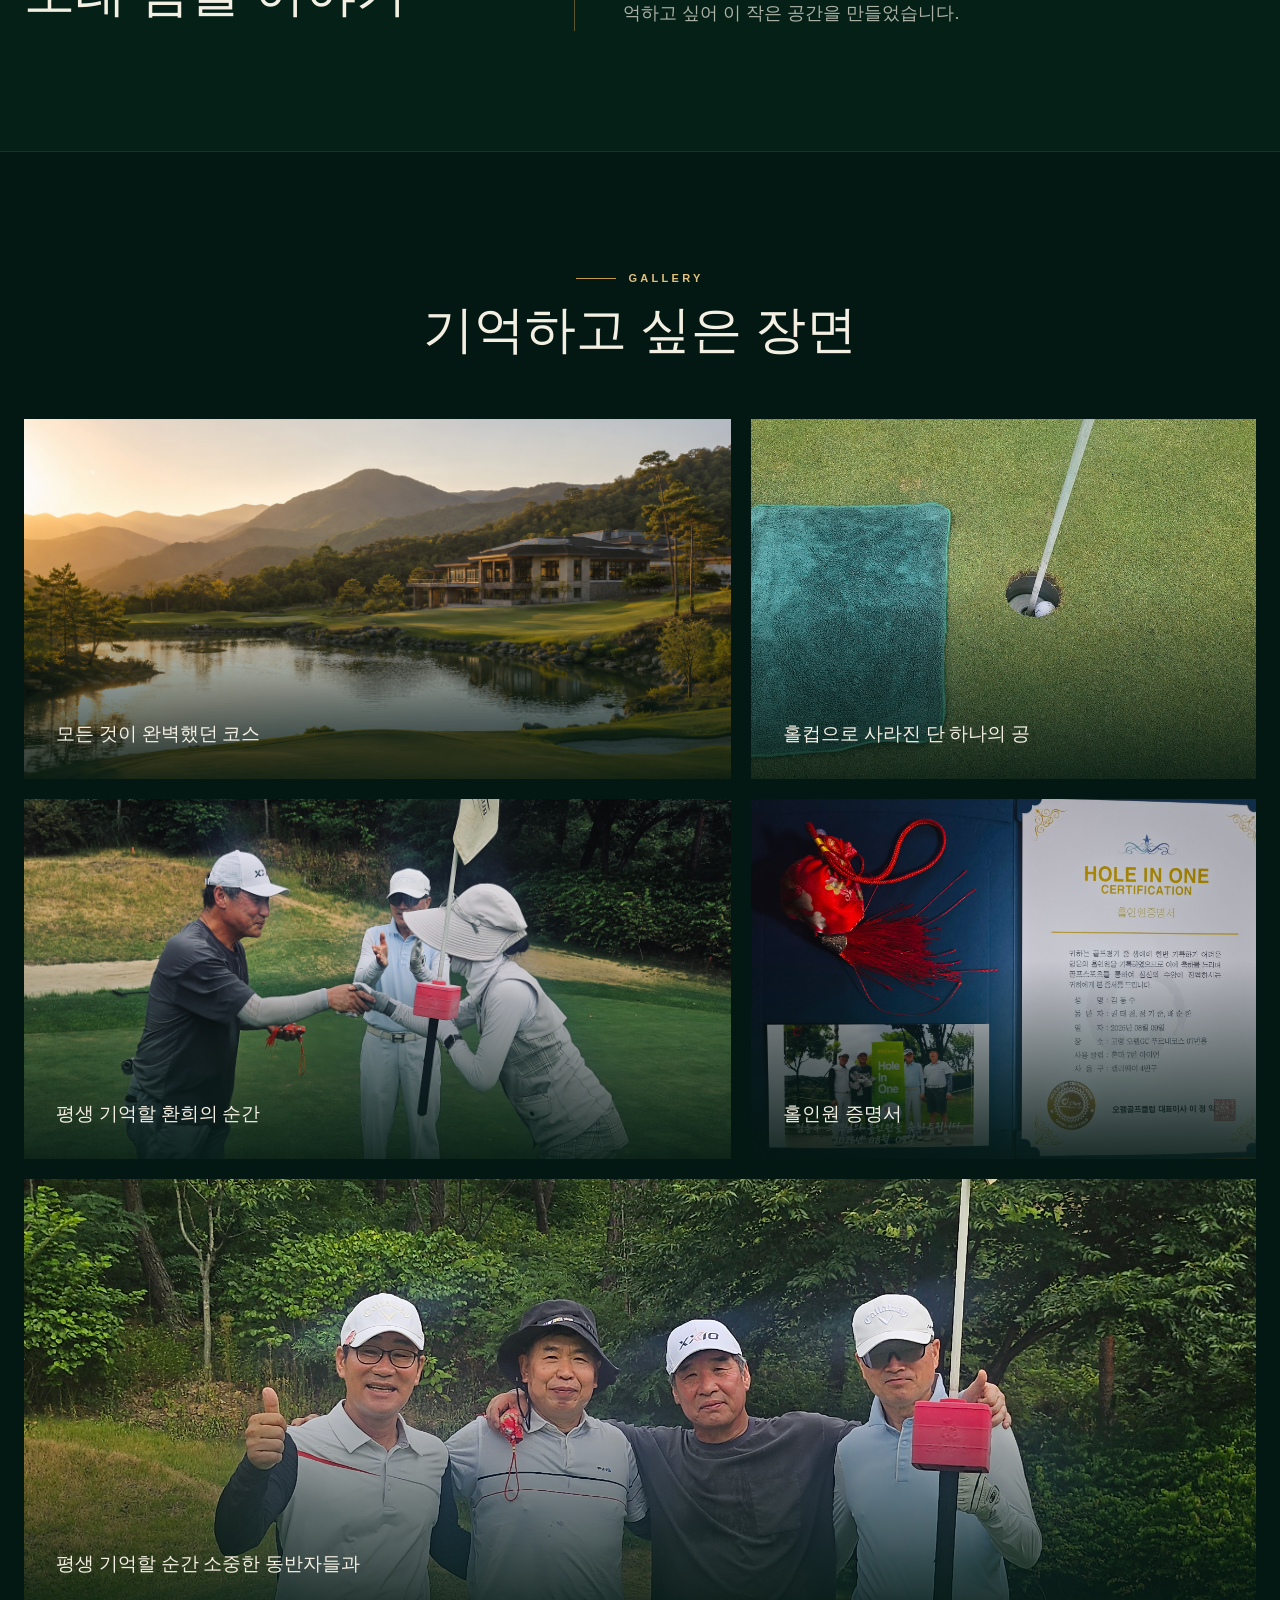
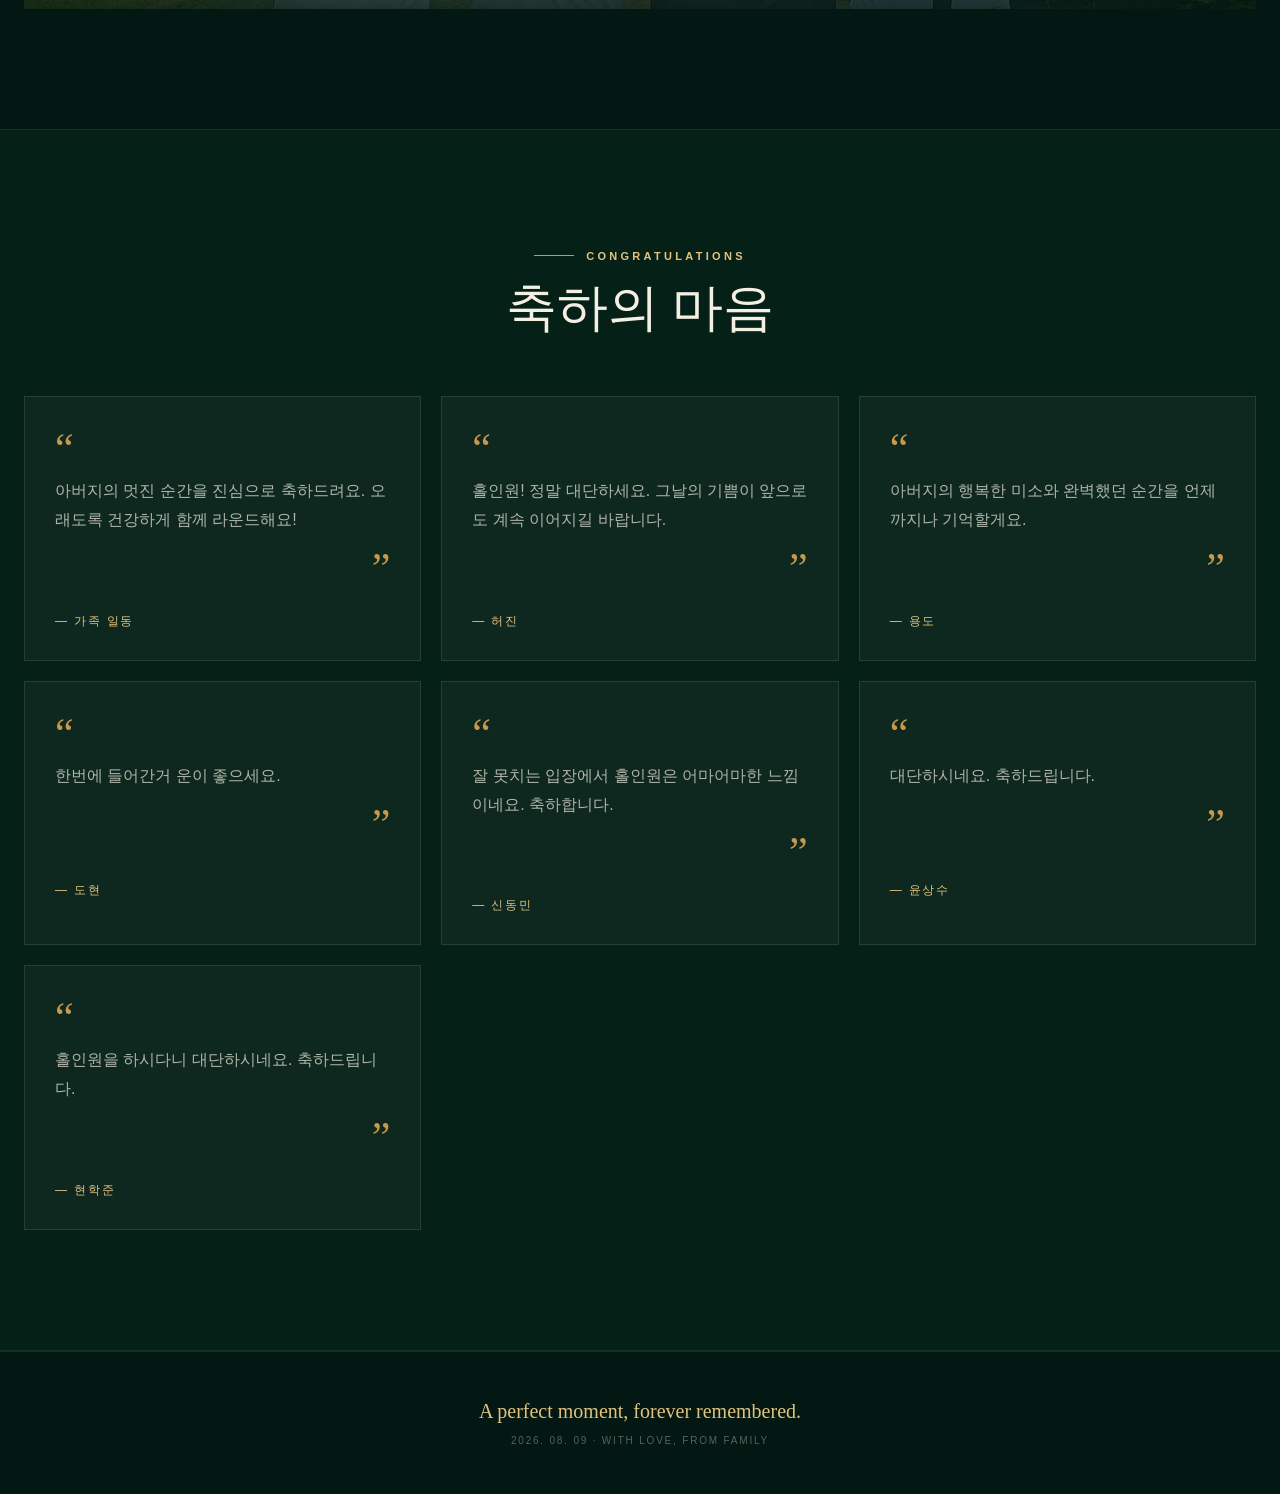
==== commit 7f481a29: "feat: load approved messages from Firebase" ====
--- a/index.template.html
+++ b/index.template.html
@@ -105,6 +105,7 @@
       </nav>
     </div>
     <script>window.SITE_VERSION='__VERSION__';</script>
+    <script src="./js/firebase-config.js?v=__VERSION__"></script>
     <script src="./js/content.js?v=__VERSION__"></script>
     <script src="./js/main.js?v=__VERSION__"></script>
   </body>
--- a/css/style.css
+++ b/css/style.css
@@ -5,7 +5,7 @@
 *{box-sizing:border-box} html{scroll-behavior:smooth} body{margin:0;background:var(--forest-950);color:var(--ivory);font-family:var(--sans)}
 a{color:inherit;text-decoration:none} img{display:block;max-width:100%} ::selection{background:var(--gold);color:var(--forest-950)}
 .shell{width:min(calc(100% - 48px),1280px);margin-inline:auto}.hero{position:relative;min-height:820px;border-bottom:1px solid rgba(198,154,75,.35);overflow:hidden}
-.hero__image{position:absolute;inset:0;background:url('../images/hero/hole-in-one-hero.png?v=1927bb7') 62% center/cover no-repeat}
+.hero__image{position:absolute;inset:0;background:url('../images/hero/hole-in-one-hero.png?v=efaa022') 62% center/cover no-repeat}
 .hero__shade{position:absolute;inset:0;background:linear-gradient(90deg,rgba(3,24,18,.94),rgba(3,24,18,.74) 38%,rgba(3,24,18,.14) 72%,rgba(3,24,18,.34)),linear-gradient(0deg,var(--forest-950),transparent 24%)}
 .site-header{position:absolute;z-index:2;inset:0 0 auto;display:flex;align-items:center;justify-content:space-between;height:80px;padding:0 max(24px,calc((100vw - 1280px)/2));border-bottom:1px solid rgba(255,255,255,.12)}
 .brand{display:flex;align-items:center;gap:12px;color:var(--gold-light);font:18px var(--serif);letter-spacing:.12em}.brand__mark{display:grid;place-items:center;width:36px;height:36px;border:1px solid rgba(198,154,75,.6);border-radius:50%;font-size:14px}
